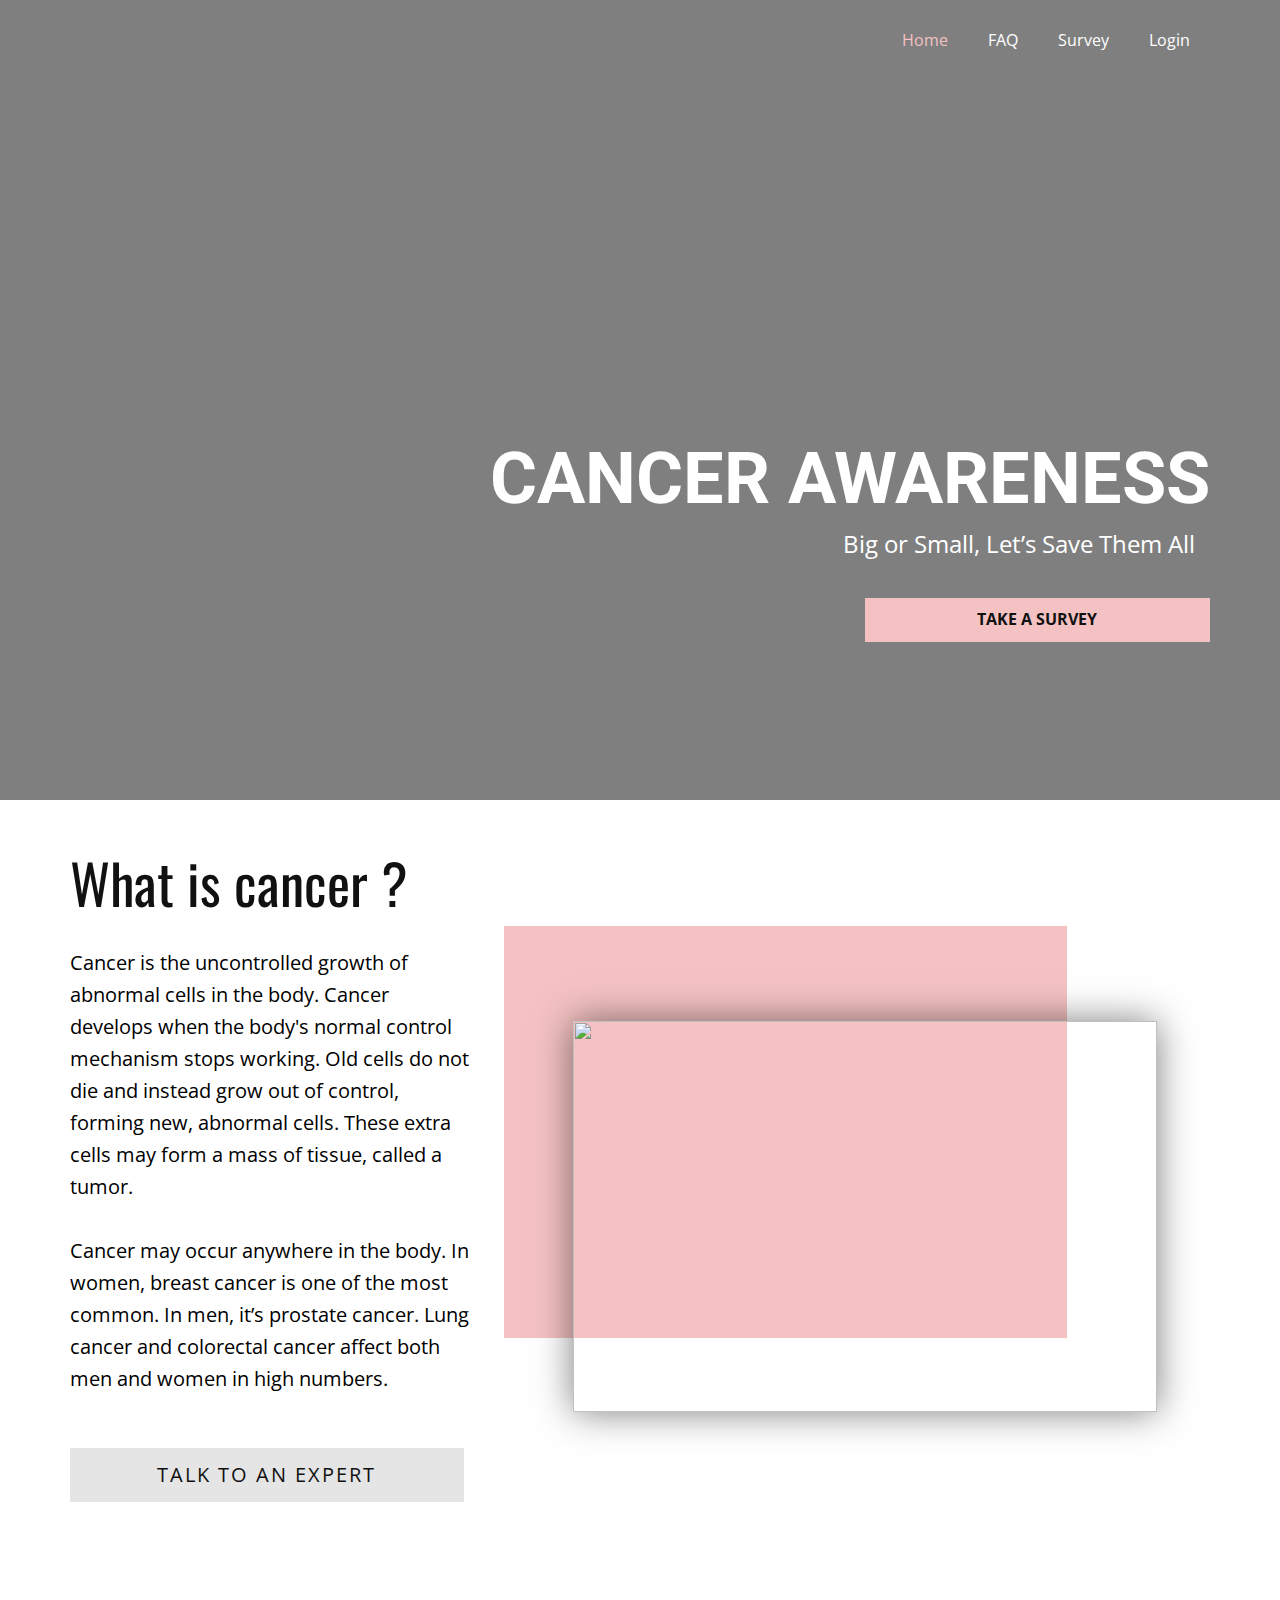
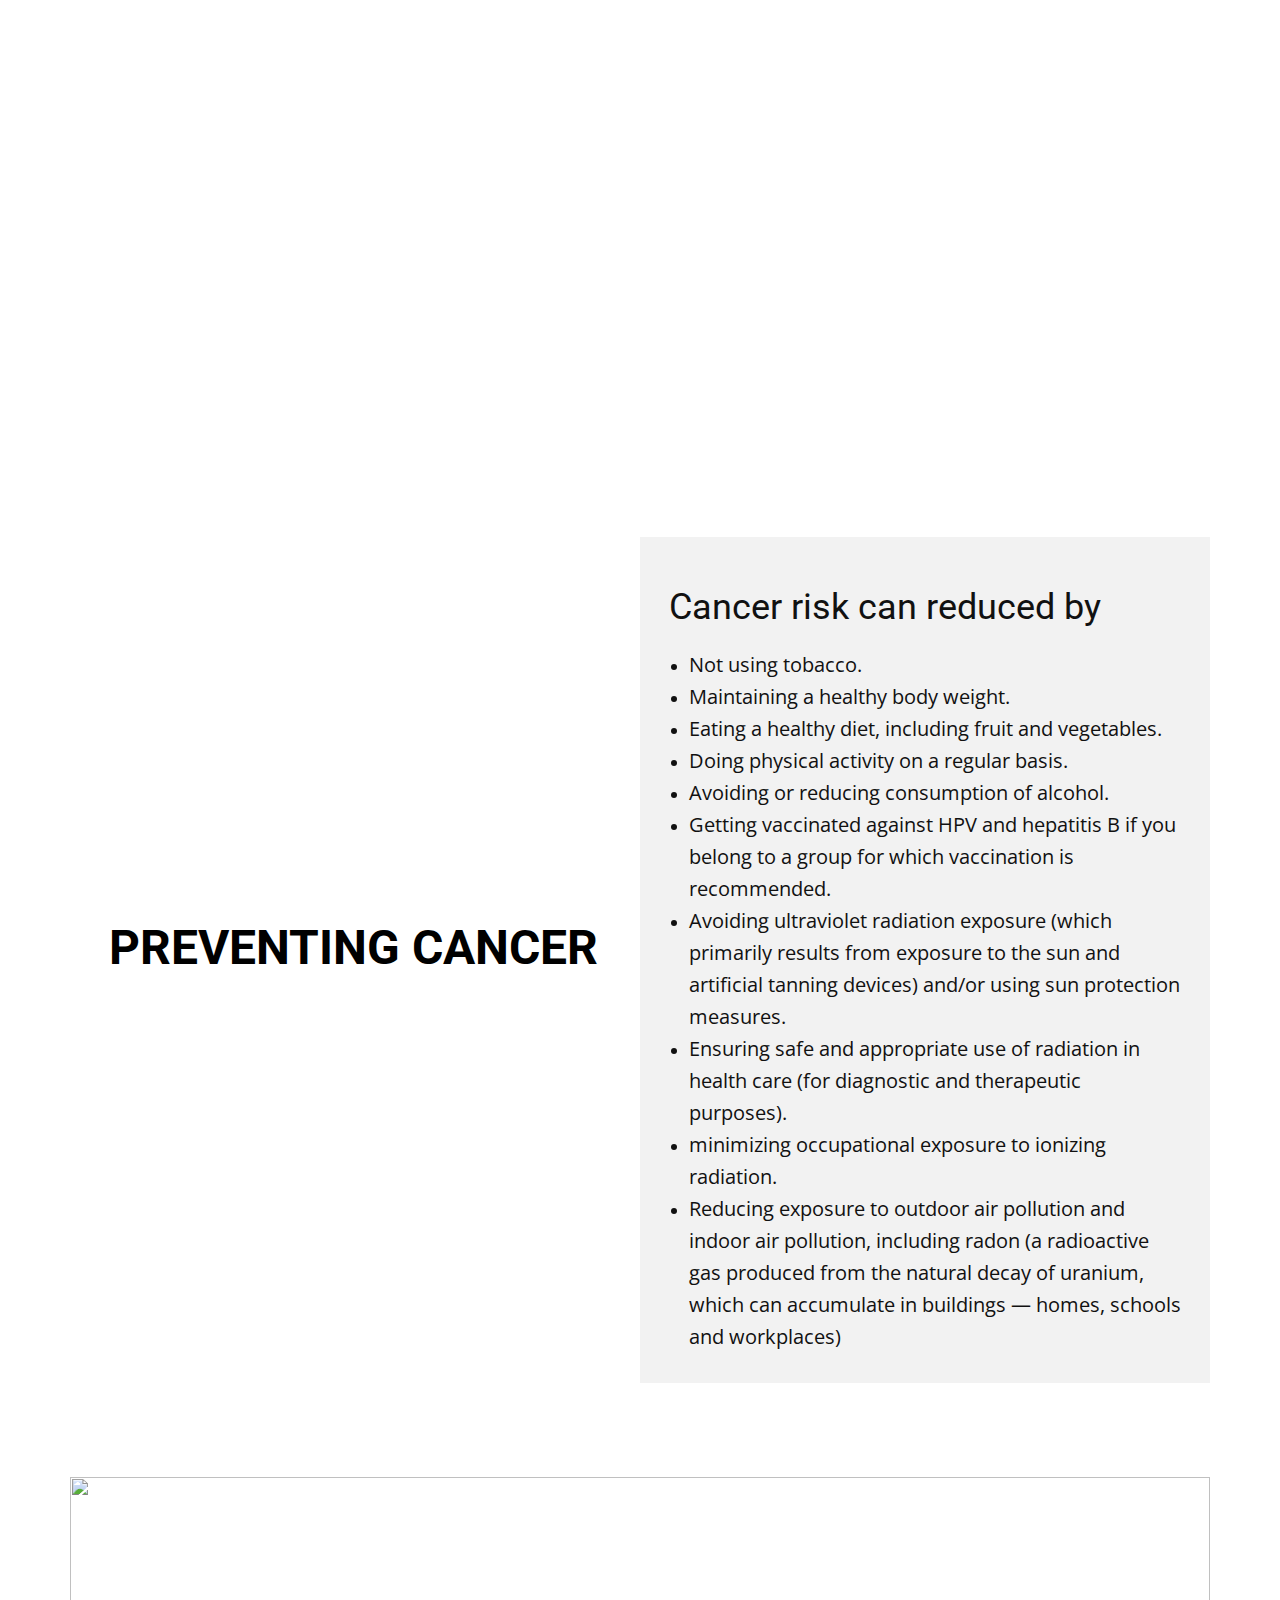
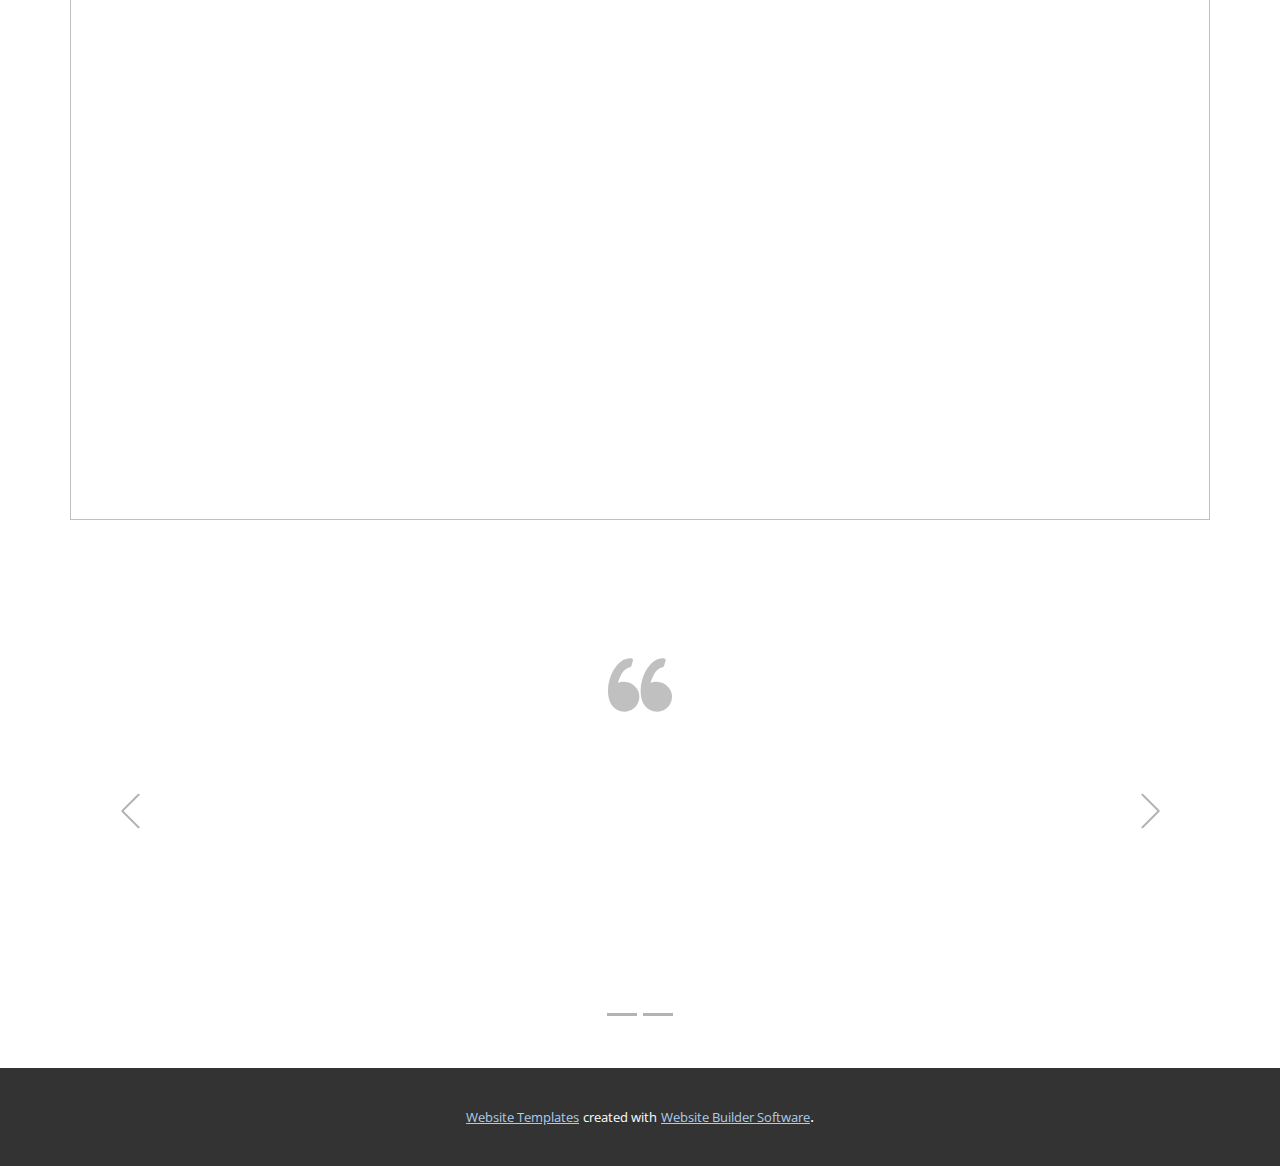
==== index.html @ 97464e2f "Add files via upload" ====
<!DOCTYPE html>
<html style="font-size: 16px;">
  <head>
    <meta name="viewport" content="width=device-width, initial-scale=1.0">
    <meta charset="utf-8">
    <meta name="keywords" content="Manage All Int​egrations">
    <meta name="description" content="">
    <meta name="page_type" content="np-template-header-footer-from-plugin">
    <title>Home</title>
    <link rel="stylesheet" href="nicepage.css" media="screen">
<link rel="stylesheet" href="Home.css" media="screen">
    <script class="u-script" type="text/javascript" src="jquery.js" defer=""></script>
    <script class="u-script" type="text/javascript" src="nicepage.js" defer=""></script>
    <meta name="generator" content="Nicepage 4.7.1, nicepage.com">
    <link id="u-theme-google-font" rel="stylesheet" href="https://fonts.googleapis.com/css?family=Roboto:100,100i,300,300i,400,400i,500,500i,700,700i,900,900i|Open+Sans:300,300i,400,400i,500,500i,600,600i,700,700i,800,800i">
    <link id="u-page-google-font" rel="stylesheet" href="https://fonts.googleapis.com/css?family=Oswald:200,300,400,500,600,700">
    
    
    
    
    
    
    
    <script type="application/ld+json">{
		"@context": "http://schema.org",
		"@type": "Organization",
		"name": ""
}</script>
    <meta name="theme-color" content="#478ac9">
    <meta property="og:title" content="Home">
    <meta property="og:type" content="website">
  </head>
  <body data-home-page="Home.html" data-home-page-title="Home" class="u-body u-overlap u-overlap-contrast u-overlap-transparent u-xl-mode"><header class="u-clearfix u-header" id="sec-a0b8"><div class="u-clearfix u-sheet u-valign-middle-xs u-sheet-1">
        <nav class="u-menu u-menu-dropdown u-offcanvas u-menu-1">
          <div class="menu-collapse" style="font-size: 1rem; letter-spacing: 0px;">
            <a class="u-button-style u-custom-left-right-menu-spacing u-custom-padding-bottom u-custom-text-active-color u-custom-text-hover-color u-custom-top-bottom-menu-spacing u-nav-link u-text-active-palette-1-base u-text-hover-palette-2-base" href="#">
              <svg class="u-svg-link" viewBox="0 0 24 24"><use xmlns:xlink="http://www.w3.org/1999/xlink" xlink:href="#menu-hamburger"></use></svg>
              <svg class="u-svg-content" version="1.1" id="menu-hamburger" viewBox="0 0 16 16" x="0px" y="0px" xmlns:xlink="http://www.w3.org/1999/xlink" xmlns="http://www.w3.org/2000/svg"><g><rect y="1" width="16" height="2"></rect><rect y="7" width="16" height="2"></rect><rect y="13" width="16" height="2"></rect>
</g></svg>
            </a>
          </div>
          <div class="u-custom-menu u-nav-container">
            <ul class="u-nav u-unstyled u-nav-1"><li class="u-nav-item"><a class="u-button-style u-nav-link u-text-active-custom-color-2 u-text-hover-palette-2-base" href="Home.html" style="padding: 10px 20px;">Home</a>
</li><li class="u-nav-item"><a class="u-button-style u-nav-link u-text-active-custom-color-2 u-text-hover-palette-2-base" href="FAQ.html" target="_blank" style="padding: 10px 20px;">FAQ</a>
</li><li class="u-nav-item"><a class="u-button-style u-nav-link u-text-active-custom-color-2 u-text-hover-palette-2-base" href="Survey.html" target="_blank" style="padding: 10px 20px;">Survey</a>
</li><li class="u-nav-item"><a class="u-button-style u-nav-link u-text-active-custom-color-2 u-text-hover-palette-2-base" href="Login.html" style="padding: 10px 20px;">Login</a>
</li></ul>
          </div>
          <div class="u-custom-menu u-nav-container-collapse">
            <div class="u-black u-container-style u-inner-container-layout u-opacity u-opacity-95 u-sidenav">
              <div class="u-inner-container-layout u-sidenav-overflow">
                <div class="u-menu-close"></div>
                <ul class="u-align-center u-nav u-popupmenu-items u-unstyled u-nav-2"><li class="u-nav-item"><a class="u-button-style u-nav-link" href="Home.html">Home</a>
</li><li class="u-nav-item"><a class="u-button-style u-nav-link" href="FAQ.html" target="_blank">FAQ</a>
</li><li class="u-nav-item"><a class="u-button-style u-nav-link" href="Survey.html" target="_blank">Survey</a>
</li><li class="u-nav-item"><a class="u-button-style u-nav-link" href="Login.html">Login</a>
</li></ul>
              </div>
            </div>
            <div class="u-black u-menu-overlay u-opacity u-opacity-70"></div>
          </div>
        </nav>
      </div></header>
    <section class="u-align-left u-clearfix u-image u-shading u-section-1" src="" data-image-width="6000" data-image-height="4000" id="sec-4243">
      <div class="u-clearfix u-sheet u-sheet-1">
        <h1 class="u-text u-text-default u-title u-text-1">CANCER AWARENESS </h1>
        <p class="u-large-text u-text u-text-variant u-text-2">Big or Small, Let’s Save Them All</p>
        <a href="Survey.html" data-page-id="2445113889" class="u-border-none u-btn u-button-style u-custom-color-2 u-hover-palette-2-base u-text-hover-black u-btn-1">take a survey</a>
      </div>
    </section>
    <section class="u-align-center u-clearfix u-white u-section-2" id="carousel_ffbf">
      <div class="u-clearfix u-sheet u-valign-middle-lg u-valign-middle-md u-valign-middle-sm u-valign-middle-xl u-sheet-1">
        <div class="u-clearfix u-expanded-width u-gutter-0 u-layout-wrap u-layout-wrap-1">
          <div class="u-layout" style="">
            <div class="u-layout-row" style="">
              <div class="u-align-left u-container-style u-layout-cell u-left-cell u-size-25 u-layout-cell-1">
                <div class="u-container-layout u-valign-top-xs u-container-layout-1">
                  <h1 class="u-custom-font u-font-oswald u-text u-text-1">What is cancer ?</h1>
                  <p class="u-text u-text-black u-text-2">
                    <span style="font-size: 1.25rem; font-weight: 400;"> Cancer is the uncontrolled growth of abnormal cells in the body. Cancer develops when the body's normal control mechanism stops working. Old cells do not die and instead grow out of control, forming new, abnormal cells. These extra cells may form a mass of tissue, called a tumor.<br>
                      <br>Cancer may occur anywhere in the body. In women, breast cancer is one of the most common. In men, it’s prostate cancer. Lung cancer and colorectal cancer affect both men and women in high numbers.
                    </span>
                    <br>
                  </p>
                  <a href="https://www.cancer.org/treatment.html" class="u-active-palette-2-base u-align-left u-border-none u-btn u-button-style u-grey-10 u-hover-custom-color-2 u-text-active-white u-text-body-color u-text-hover-white u-btn-1" target="_blank">TALK TO AN EXPERT</a>
                </div>
              </div>
              <div class="u-container-style u-hidden-xs u-layout-cell u-right-cell u-size-35 u-layout-cell-2">
                <div class="u-container-layout u-container-layout-2">
                  <div class="u-container-style u-group u-image u-image-tiles u-image-1" data-image-width="100" data-image-height="100">
                    <div class="u-container-layout u-container-layout-3"></div>
                  </div>
                  <div class="u-custom-color-2 u-shape u-shape-rectangle u-shape-1"></div>
                  <img class="u-image u-image-2" src="images/tamara-bellis-OMGeAs_4goY-unsplash.jpg" data-image-width="1600" data-image-height="1064">
                </div>
              </div>
            </div>
          </div>
        </div>
      </div>
    </section>
    <section class="skrollable u-clearfix u-image u-parallax u-shading u-section-3" id="sec-bf2a" data-image-width="1600" data-image-height="1067">
      <div class="u-clearfix u-sheet u-valign-middle u-sheet-1">
        <h2 class="u-align-center u-text u-text-1">Technologies and innovations like CRISPR, artificial intelligence, telehealth, the Infinium Assay, cryo-electron microscopy, and robotic surgery are helping accelerate progress against cancer.</h2>
      </div>
    </section>
    <section class="u-clearfix u-section-4" id="sec-ddb3">
      <div class="u-clearfix u-sheet u-valign-middle u-sheet-1">
        <div class="u-clearfix u-expanded-width u-gutter-0 u-layout-wrap u-layout-wrap-1">
          <div class="u-layout" style="">
            <div class="u-layout-row" style="">
              <div class="u-align-left u-container-style u-image u-layout-cell u-left-cell u-size-30 u-size-xs-60 u-image-1" src="" data-image-width="1200" data-image-height="1600">
                <div class="u-container-layout u-valign-middle-xs u-container-layout-1" src="">
                  <h2 class="u-text u-text-black u-text-1"> Preventing cancer</h2>
                </div>
              </div>
              <div class="u-align-left u-container-style u-grey-5 u-layout-cell u-right-cell u-size-30 u-size-xs-60 u-layout-cell-2">
                <div class="u-container-layout u-container-layout-2">
                  <h2 class="u-text u-text-2"> Cancer risk can reduced by</h2>
                  <ul class="u-text u-text-3">
                    <li>
                      <span style="font-size: 1.25rem;">Not
using tobacco.</span>
                    </li>
                    <li>
                      <span style="font-size: 1.25rem;">Maintaining
a healthy body weight.<br>
                      </span>
                    </li>
                    <li>
                      <span style="font-size: 1.25rem;">Eating
a healthy diet, including fruit and vegetables.<br>
                      </span>
                    </li>
                    <li>
                      <span style="font-size: 1.25rem;">Doing
physical activity on a regular basis.<br>
                      </span>
                    </li>
                    <li>
                      <span style="font-size: 1.25rem;">Avoiding
or reducing consumption of alcohol.<br>
                      </span>
                    </li>
                    <li>
                      <span style="font-size: 1.25rem;">Getting
vaccinated against HPV and hepatitis B if you belong to a group for which
vaccination is recommended.<br>
                      </span>
                    </li>
                    <li>
                      <span style="font-size: 1.25rem;">Avoiding ultraviolet radiation
     exposure (which primarily results from exposure to the sun and artificial
     tanning devices) and/or using sun protection measures.<br>
                      </span>
                    </li>
                    <li>
                      <span style="font-size: 1.25rem;">Ensuring
safe and appropriate use of radiation in health care (for diagnostic and
therapeutic purposes).<br>
                      </span>
                    </li>
                    <li>
                      <span style="font-size: 1.25rem;">minimizing
occupational exposure to ionizing radiation.<br>
                      </span>
                    </li>
                    <li>
                      <span style="font-size: 1.25rem;">Reducing
exposure to outdoor air pollution and indoor air pollution, including radon (a
radioactive gas produced from the natural decay of uranium, which can
accumulate in buildings — homes, schools and workplaces)</span>
                      <br>
                    </li>
                  </ul>
                </div>
              </div>
            </div>
          </div>
        </div>
      </div>
    </section>
    <section class="u-clearfix u-hidden-xs u-section-5" id="sec-46da">
      <div class="u-clearfix u-sheet u-valign-middle u-sheet-1">
        <img class="u-expanded-width u-hidden-xs u-image u-image-default u-image-1" src="images/graphic.png" alt="" data-image-width="3360" data-image-height="1860">
      </div>
    </section>
    <section class="skrollable u-align-left u-clearfix u-image u-parallax u-shading u-section-6" id="sec-85c3" data-image-width="1600" data-image-height="1067">
      <div class="u-clearfix u-sheet u-valign-middle u-sheet-1">
        <div id="carousel-82ff" data-interval="4000" data-u-ride="carousel" class="u-carousel u-expanded-width-xs u-slider u-slider-1">
          <ol class="u-absolute-hcenter u-carousel-indicators u-carousel-indicators-1">
            <li data-u-target="#carousel-82ff" class="u-active u-grey-30 u-shape-rectangle" data-u-slide-to="0" style="width: 30px; height: 3px;"></li>
            <li data-u-target="#carousel-82ff" class="u-grey-30 u-shape-rectangle" data-u-slide-to="1" style="width: 30px; height: 3px;"></li>
          </ol>
          <div class="u-carousel-inner" role="listbox">
            <div class="u-active u-align-center u-carousel-item u-container-style u-slide">
              <div class="u-container-layout u-container-layout-1"><span class="u-icon u-icon-circle u-text-grey-25 u-icon-1"><svg class="u-svg-link" preserveAspectRatio="xMidYMin slice" viewBox="0 0 95.333 95.332" style=""><use xmlns:xlink="http://www.w3.org/1999/xlink" xlink:href="#svg-37bc"></use></svg><svg class="u-svg-content" viewBox="0 0 95.333 95.332" x="0px" y="0px" id="svg-37bc" style="enable-background:new 0 0 95.333 95.332;"><g><g><path d="M30.512,43.939c-2.348-0.676-4.696-1.019-6.98-1.019c-3.527,0-6.47,0.806-8.752,1.793    c2.2-8.054,7.485-21.951,18.013-23.516c0.975-0.145,1.774-0.85,2.04-1.799l2.301-8.23c0.194-0.696,0.079-1.441-0.318-2.045    s-1.035-1.007-1.75-1.105c-0.777-0.106-1.569-0.16-2.354-0.16c-12.637,0-25.152,13.19-30.433,32.076    c-3.1,11.08-4.009,27.738,3.627,38.223c4.273,5.867,10.507,9,18.529,9.313c0.033,0.001,0.065,0.002,0.098,0.002    c9.898,0,18.675-6.666,21.345-16.209c1.595-5.705,0.874-11.688-2.032-16.851C40.971,49.307,36.236,45.586,30.512,43.939z"></path><path d="M92.471,54.413c-2.875-5.106-7.61-8.827-13.334-10.474c-2.348-0.676-4.696-1.019-6.979-1.019    c-3.527,0-6.471,0.806-8.753,1.793c2.2-8.054,7.485-21.951,18.014-23.516c0.975-0.145,1.773-0.85,2.04-1.799l2.301-8.23    c0.194-0.696,0.079-1.441-0.318-2.045c-0.396-0.604-1.034-1.007-1.75-1.105c-0.776-0.106-1.568-0.16-2.354-0.16    c-12.637,0-25.152,13.19-30.434,32.076c-3.099,11.08-4.008,27.738,3.629,38.225c4.272,5.866,10.507,9,18.528,9.312    c0.033,0.001,0.065,0.002,0.099,0.002c9.897,0,18.675-6.666,21.345-16.209C96.098,65.559,95.376,59.575,92.471,54.413z"></path>
</g>
</g></svg>
              
              
            </span>
                <p class="u-align-center u-large-text u-text u-text-variant u-text-1"> “Being a cancer survivor is like being shaken in a kaleidoscope. You grasp for your bearings, desperate to find your balance amidst the chaos. When the dust finally settles, there is a new constellation of colors that are magical and beautiful.”</p>
                <h4 class="u-align-center u-text u-text-2">Renee Exelbert </h4>
              </div>
            </div>
            <div class="u-align-center u-carousel-item u-container-style u-expanded-width-lg u-expanded-width-xl u-slide">
              <div class="u-container-layout u-container-layout-2"><span class="u-icon u-icon-circle u-text-grey-25 u-icon-2"><svg class="u-svg-link" preserveAspectRatio="xMidYMin slice" viewBox="0 0 95.333 95.332" style=""><use xmlns:xlink="http://www.w3.org/1999/xlink" xlink:href="#svg-0447"></use></svg><svg class="u-svg-content" viewBox="0 0 95.333 95.332" x="0px" y="0px" id="svg-0447" style="enable-background:new 0 0 95.333 95.332;"><g><g><path d="M30.512,43.939c-2.348-0.676-4.696-1.019-6.98-1.019c-3.527,0-6.47,0.806-8.752,1.793    c2.2-8.054,7.485-21.951,18.013-23.516c0.975-0.145,1.774-0.85,2.04-1.799l2.301-8.23c0.194-0.696,0.079-1.441-0.318-2.045    s-1.035-1.007-1.75-1.105c-0.777-0.106-1.569-0.16-2.354-0.16c-12.637,0-25.152,13.19-30.433,32.076    c-3.1,11.08-4.009,27.738,3.627,38.223c4.273,5.867,10.507,9,18.529,9.313c0.033,0.001,0.065,0.002,0.098,0.002    c9.898,0,18.675-6.666,21.345-16.209c1.595-5.705,0.874-11.688-2.032-16.851C40.971,49.307,36.236,45.586,30.512,43.939z"></path><path d="M92.471,54.413c-2.875-5.106-7.61-8.827-13.334-10.474c-2.348-0.676-4.696-1.019-6.979-1.019    c-3.527,0-6.471,0.806-8.753,1.793c2.2-8.054,7.485-21.951,18.014-23.516c0.975-0.145,1.773-0.85,2.04-1.799l2.301-8.23    c0.194-0.696,0.079-1.441-0.318-2.045c-0.396-0.604-1.034-1.007-1.75-1.105c-0.776-0.106-1.568-0.16-2.354-0.16    c-12.637,0-25.152,13.19-30.434,32.076c-3.099,11.08-4.008,27.738,3.629,38.225c4.272,5.866,10.507,9,18.528,9.312    c0.033,0.001,0.065,0.002,0.099,0.002c9.897,0,18.675-6.666,21.345-16.209C96.098,65.559,95.376,59.575,92.471,54.413z"></path>
</g>
</g></svg>
              
              
            </span>
                <p class="u-align-center u-large-text u-text u-text-variant u-text-3"> &nbsp;“It’s a choice to see joy. Choose it. It’s really easy to let the severity and awfulness of your diagnosis take over, but you can choose to acknowledge things are bad, but then focus your energy on even the tiniest blessings until you see more and more each day you’re able to be here, whether that’s 50 days or 50 years.”&nbsp;</p>
                <h6 class="u-align-center u-text u-text-4">&nbsp;&nbsp;</h6>
                <h4 class="u-align-center u-text u-text-5">Kristina Kotlus </h4>
              </div>
            </div>
          </div>
          <a class="u-absolute-vcenter u-carousel-control u-carousel-control-prev u-hidden-xs u-text-grey-30 u-carousel-control-1" href="#carousel-82ff" role="button" data-u-slide="prev">
            <span aria-hidden="true">
              <svg viewBox="0 0 477.175 477.175"><path d="M145.188,238.575l215.5-215.5c5.3-5.3,5.3-13.8,0-19.1s-13.8-5.3-19.1,0l-225.1,225.1c-5.3,5.3-5.3,13.8,0,19.1l225.1,225
                    c2.6,2.6,6.1,4,9.5,4s6.9-1.3,9.5-4c5.3-5.3,5.3-13.8,0-19.1L145.188,238.575z"></path></svg>
            </span>
            <span class="sr-only">+Previous</span>
          </a>
          <a class="u-absolute-vcenter u-carousel-control u-carousel-control-next u-hidden-xs u-text-grey-30 u-carousel-control-2" href="#carousel-82ff" role="button" data-u-slide="next">
            <span aria-hidden="true">
              <svg viewBox="0 0 477.175 477.175"><path d="M360.731,229.075l-225.1-225.1c-5.3-5.3-13.8-5.3-19.1,0s-5.3,13.8,0,19.1l215.5,215.5l-215.5,215.5
                    c-5.3,5.3-5.3,13.8,0,19.1c2.6,2.6,6.1,4,9.5,4c3.4,0,6.9-1.3,9.5-4l225.1-225.1C365.931,242.875,365.931,234.275,360.731,229.075z"></path></svg>
            </span>
            <span class="sr-only">+Next</span>
          </a>
        </div>
      </div>
    </section>
    
    
    
    <section class="u-backlink u-clearfix u-grey-80">
      <a class="u-link" href="https://nicepage.com/website-templates" target="_blank">
        <span>Website Templates</span>
      </a>
      <p class="u-text">
        <span>created with</span>
      </p>
      <a class="u-link" href="" target="_blank">
        <span>Website Builder Software</span>
      </a>. 
    </section>
  </body>
</html>
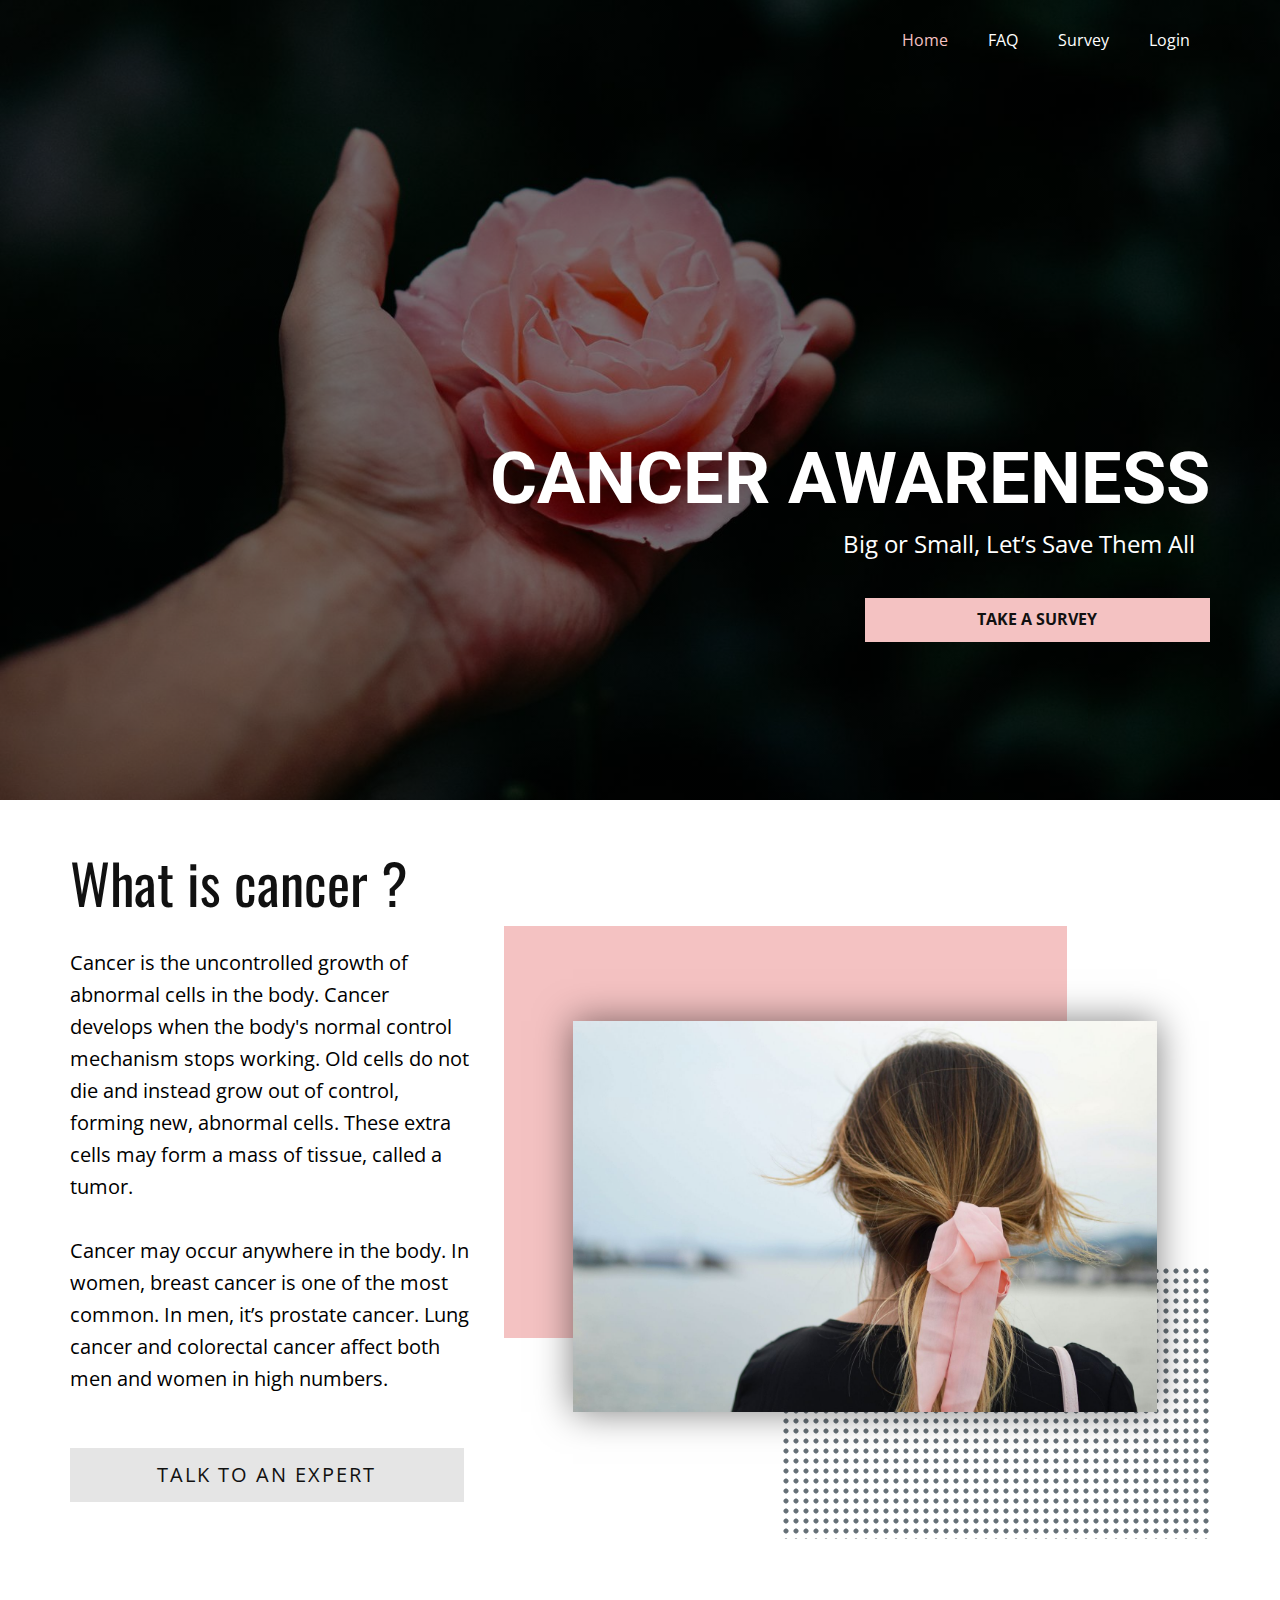
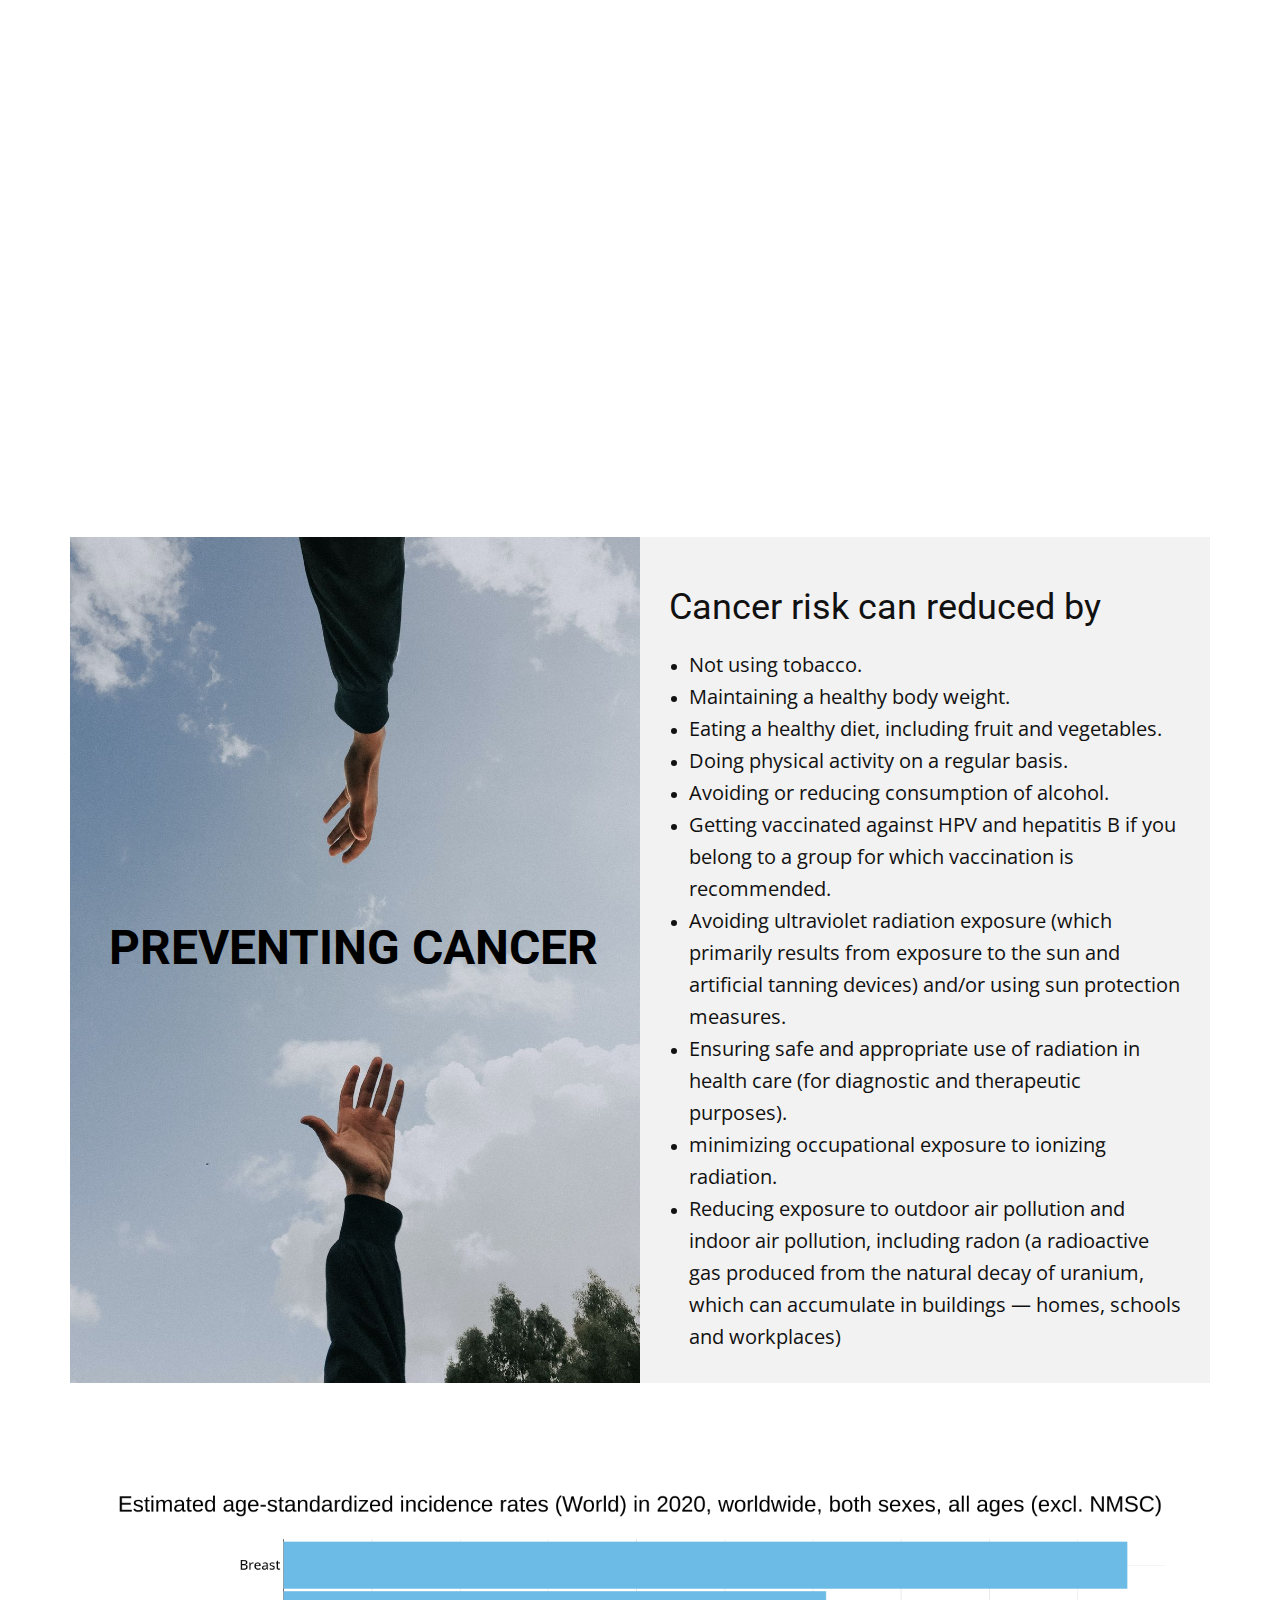
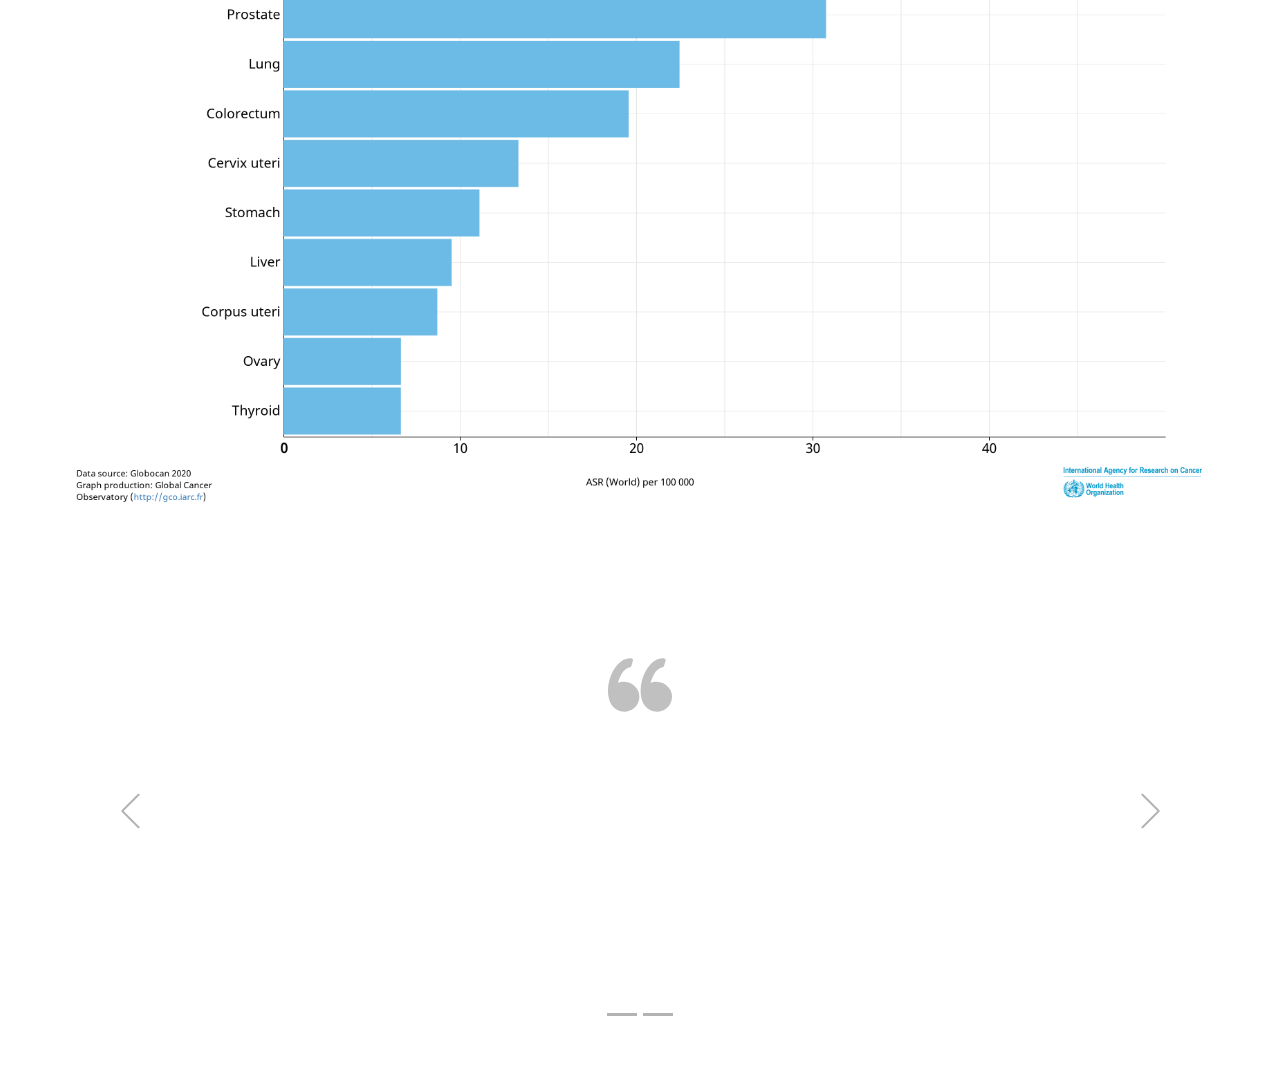
==== commit c08a51f8: "Update index.html" ====
--- a/index.html
+++ b/index.html
@@ -234,19 +234,6 @@
         </div>
       </div>
     </section>
-    
-    
-    
-    <section class="u-backlink u-clearfix u-grey-80">
-      <a class="u-link" href="https://nicepage.com/website-templates" target="_blank">
-        <span>Website Templates</span>
-      </a>
-      <p class="u-text">
-        <span>created with</span>
-      </p>
-      <a class="u-link" href="" target="_blank">
-        <span>Website Builder Software</span>
-      </a>. 
-    </section>
+  
   </body>
-</html>+</html>
